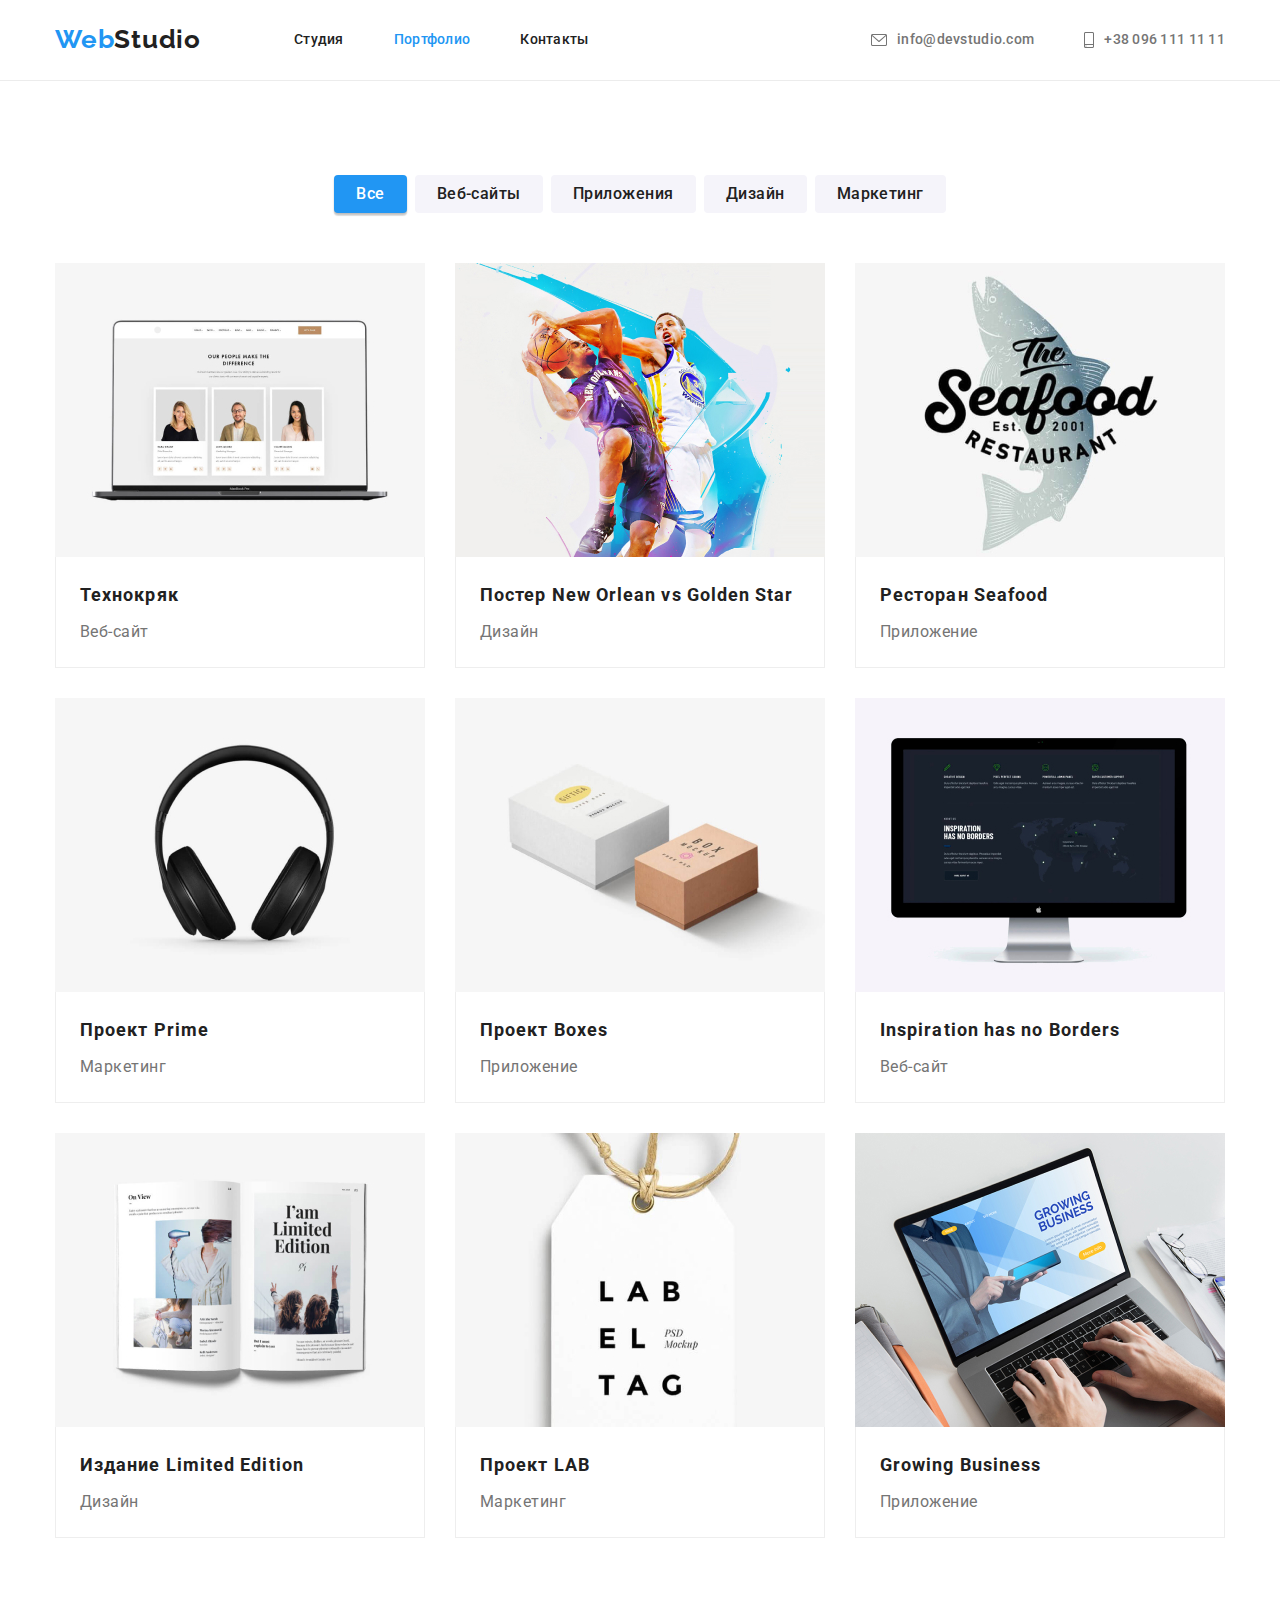
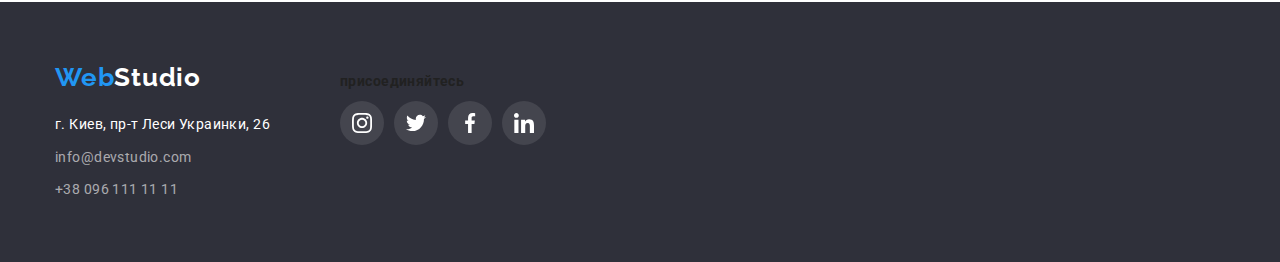
==== portfolio.html @ 2148e3c1 "files from the previous hw" ====
<!DOCTYPE html>
<html lang="ru">
  <head>
    <meta charset="UTF-8" />
    <meta http-equiv="X-UA-Compatible" content="IE=edge" />
    <meta name="viewport" content="width=device-width, initial-scale=1.0" />
    <title>Портфолио</title>
    <link rel="preconnect" href="https://fonts.gstatic.com" />
    <link
      href="https://fonts.googleapis.com/css2?family=Raleway:wght@700&family=Roboto:wght@400;500;700;900&display=swap"
      rel="stylesheet"
    />
    <link
      rel="stylesheet"
      href="https://cdnjs.cloudflare.com/ajax/libs/modern-normalize/1.0.0/modern-normalize.min.css"
    />
    <link rel="stylesheet" href="./css/styles.css" />
  </head>
  <body>
    <!-- header -->
    <header class="page-header">
      <div class="container header-container">
        <a href="./index.html" class="logo">Web<span class="logo-span-header">Studio</span></a>
        <nav class="page-nav">
          <ul class="nav-list list">
            <li class="nav-list-item">
              <a href="./index.html" class="nav-link link">Студия</a>
            </li>
            <li class="nav-list-item">
              <a href="./portfolio.html" class="current-page nav-link link">Портфолио</a>
            </li>
            <li class="nav-list-item"><a href="" class="nav-link link">Контакты</a></li>
          </ul>
        </nav>
        <ul class="header-contacts-list list">
          <li class="header-contacts-list-item">
            <a href="mailto:info@devstudio.com" class="header-contacts-link link">
              <svg class="envelope-icon">
                <use href="./images/icons.svg#icon-envelope"></use>
              </svg>
              info@devstudio.com
            </a>
          </li>
          <li class="header-contacts-list-item">
            <a href="tel:+380961111111" class="header-contacts-link link">
              <svg class="smartphone-icon">
                <use href="./images/icons.svg#icon-smartphone"></use>
              </svg>
              +38 096 111 11 11
            </a>
          </li>
        </ul>
      </div>
    </header>
    <!-- header -->
    <main>
      <!-- portfolio section -->
      <section class="portfolio-section section">
        <div class="container portfolio-container">
          <h1 class="hidden">Наше Портфолио</h1>
          <!-- filter buttons -->
          <ul class="filter-buttons list">
            <li class="filter-buttons-item">
              <button type="button" class="button current-button">Все</button>
            </li>
            <li class="filter-buttons-item">
              <button type="button" class="button">Веб-сайты</button>
            </li>
            <li class="filter-buttons-item">
              <button type="button" class="button">Приложения</button>
            </li>
            <li class="filter-buttons-item">
              <button type="button" class="button">Дизайн</button>
            </li>
            <li class="filter-buttons-item">
              <button type="button" class="button">Маркетинг</button>
            </li>
          </ul>
          <!-- filter buttons -->

          <!-- portfolio list -->
          <ul class="portfolio-list list">
            <li class="portfolio-list-item">
              <a href="" class="portfolio-list-link link">
                <div class="card-wrapper">
                  <img
                    src="./images/technokryak.jpg"
                    alt="Веб-сайт"
                    width="370"
                    class="img-portfolio image"
                  />
                  <div class="text-wrapper">
                    <h2 class="portfolio-title title">Технокряк</h2>
                    <p class="portfolio-text text">Веб-сайт</p>
                  </div>
                </div>
              </a>
            </li>
            <li class="portfolio-list-item">
              <a href="" class="portfolio-list-link link">
                <div class="card-wrapper">
                  <img
                    src="./images/design.jpg"
                    alt="Дизайн"
                    width="370"
                    class="img-portfolio image"
                  />
                  <div class="text-wrapper">
                    <h2 class="portfolio-title title">Постер New Orlean vs Golden Star</h2>
                    <p class="portfolio-text text">Дизайн</p>
                  </div>
                </div>
              </a>
            </li>
            <li class="portfolio-list-item">
              <a href="" class="portfolio-list-link link">
                <div class="card-wrapper">
                  <img
                    src="./images/app.jpg"
                    alt="Приложение"
                    width="370"
                    class="img-portfolio image"
                  />
                  <div class="text-wrapper">
                    <h2 class="portfolio-title title">Ресторан Seafood</h2>
                    <p class="portfolio-text text">Приложение</p>
                  </div>
                </div>
              </a>
            </li>
            <li class="portfolio-list-item">
              <a href="" class="portfolio-list-link link">
                <div class="card-wrapper">
                  <img
                    src="./images/marketing.jpg"
                    alt="Маркетинг"
                    width="370"
                    class="img-portfolio image"
                  />
                  <div class="text-wrapper">
                    <h2 class="portfolio-title title">Проект Prime</h2>
                    <p class="portfolio-text text">Маркетинг</p>
                  </div>
                </div>
              </a>
            </li>
            <li class="portfolio-list-item">
              <a href="" class="portfolio-list-link link">
                <div class="card-wrapper">
                  <img
                    src="./images/app-boxes.jpg"
                    alt="Приложение"
                    width="370"
                    class="img-portfolio image"
                  />
                  <div class="text-wrapper">
                    <h2 class="portfolio-title title">Проект Boxes</h2>
                    <p class="portfolio-text text">Приложение</p>
                  </div>
                </div>
              </a>
            </li>
            <li class="portfolio-list-item">
              <a href="" class="portfolio-list-link link">
                <div class="card-wrapper">
                  <img
                    src="./images/website.jpg"
                    alt="Веб-сайт"
                    width="370"
                    class="img-portfolio image"
                  />
                  <div class="text-wrapper">
                    <h2 class="portfolio-title title">Inspiration has no Borders</h2>
                    <p class="portfolio-text text">Веб-сайт</p>
                  </div>
                </div>
              </a>
            </li>
            <li class="portfolio-list-item">
              <a href="" class="portfolio-list-link link">
                <div class="card-wrapper">
                  <img
                    src="./images/design-limited.jpg"
                    alt="Дизайн"
                    width="370"
                    class="img-portfolio image"
                  />
                  <div class="text-wrapper">
                    <h2 class="portfolio-title title">Издание Limited Edition</h2>
                    <p class="portfolio-text text">Дизайн</p>
                  </div>
                </div>
              </a>
            </li>
            <li class="portfolio-list-item">
              <a href="" class="portfolio-list-link link">
                <div class="card-wrapper">
                  <img
                    src="./images/marketing-lab.jpg"
                    alt="Маркетинг"
                    width="370"
                    class="img-portfolio image"
                  />
                  <div class="text-wrapper">
                    <h2 class="portfolio-title title">Проект LAB</h2>
                    <p class="portfolio-text text">Маркетинг</p>
                  </div>
                </div>
              </a>
            </li>
            <li class="portfolio-list-item">
              <a href="" class="portfolio-list-link link">
                <div class="card-wrapper">
                  <img
                    src="./images/app-buisness.jpg"
                    alt="Приложение"
                    width="370"
                    class="img-portfolio image"
                  />
                  <div class="text-wrapper">
                    <h2 class="portfolio-title title">Growing Business</h2>
                    <p class="portfolio-text text">Приложение</p>
                  </div>
                </div>
              </a>
            </li>
          </ul>
          <!-- portfolio list -->
        </div>
      </section>
      <!-- portfolio section -->
    </main>
    <!-- footer -->
    <footer class="page-footer">
      <div class="container footer-container">
        <div class="address-container">
          <a href="./index.html" class="logo">Web<span class="footer-logo">Studio</span></a>
          <address class="page-address">
            <p class="address-text text">г. Киев, пр-т Леси Украинки, 26</p>
            <ul class="address-list list">
              <li class="address-list-item">
                <a href="mailto:info@devstudio.com" class="address-link link">info@devstudio.com</a>
              </li>
              <li class="address-list-item">
                <a href="tel:+380961111111" class="address-link link">+38 096 111 11 11</a>
              </li>
            </ul>
          </address>
        </div>
        <div>
          <section class="social-media-section section">
            <h2 class="social-media-section-title title">присоединяйтесь</h2>
            <ul class="social-media-list list">
              <li class="social-media-list-item">
                <a href="" class="social-media-list-item-link">
                  <svg class="social-media-icon">
                    <use href="./images/icons.svg#icon-instagram"></use>
                  </svg>
                </a>
              </li>
              <li class="social-media-list-item">
                <a href="" class="social-media-list-item-link">
                  <svg class="social-media-icon">
                    <use href="./images/icons.svg#icon-twitter"></use>
                  </svg>
                </a>
              </li>
              <li class="social-media-list-item">
                <a href="" class="social-media-list-item-link">
                  <svg class="social-media-icon">
                    <use href="./images/icons.svg#icon-facebook"></use>
                  </svg>
                </a>
              </li>
              <li class="social-media-list-item">
                <a href="" class="social-media-list-item-link">
                  <svg class="social-media-icon">
                    <use href="./images/icons.svg#icon-linkedin"></use>
                  </svg>
                </a>
              </li>
            </ul>
          </section>
        </div>
      </div>
    </footer>
    <!-- footer -->
  </body>
</html>
---- css/styles.css ----
:root {
  --main-active-color: #2196f3;
  --background-color: #ffffff;
  --title-color: #212121;
  --hero-background-color: #2f303a;
  --text-color: #757575;
  --transparent-white-color: rgba(255, 255, 255, 0.6);
  --white-buttons-color: #f5f4fa;
  --header-border: #ECECEC;
  --portfolio-item-border: #EEEEEE;
  --social-meadia-logo: #afb1b8;
}

/* body styles */
body {
  background-color: var(--background-color);
  font-family: Roboto, sans-serif;
  font-style: normal;
}

ul {
  margin: 0;
  padding: 0;
}
/* body styles */

/* HIDDEN */
.hidden {
  color: transparent;

  font-size: 0px;
  line-height: 0;
}
/* HIDDEN */

/* container */
.container {
  width: 1200px;
  padding-left: 15px;
  padding-right: 15px;
  margin-left: auto;
  margin-right: auto;
}
/* container */

/* section defolt top and bootom paddings */
.section {
  padding-top: 94px;
  padding-bottom: 94px;
}
/* section defolt top and bootom paddings */

/* add text and title defolt styles */
.title {
  font-weight: 700;
  font-size: 14px;
  line-height: 1.14;
  letter-spacing: 0.03em;

  color: var(--title-color);
}

.text {
  font-weight: 400;
  font-size: 14px;
  line-height: 1.71;
  letter-spacing: 0.03em;

  color: var(--text-color);
}
/* add text and title defolt styles */

/* add button defolt button styles */
.button {
  cursor: pointer;
  border: 0px;

  font-weight: 500;
  font-size: 16px;
  line-height: 1.62;
  text-align: center;
  letter-spacing: 0.03em; 
  white-space: nowrap;

  color: var(--title-color);
  background-color: var(--white-buttons-color);
  
  padding: 6px 22px;
  border-radius: 4px;
}

.button:hover, .button:focus {
  color: var(--background-color);
  background-color: var(--main-active-color);
}

.current-button {
  color: var(--background-color);
  background-color: var(--main-active-color);
}
/* add button defolt button styles */

/* delete styles for links and lists */
.link {
  text-decoration: none;
  color: var(--title-color);
}

.list {
  list-style: none;
}
/* delete styles for links and lists */

.image {
  display: block;
}

/* add my own defolt link styles */
.link:hover,
.link:focus {
  color: var(--main-active-color);
}
/* add my own defolt link styles */

/* header */
.page-header {
  border-bottom: 1px solid var(--header-border);
}

.header-container {
  display: flex;
  align-items: center;
}

.logo {
  color: var(--main-active-color);

  font-family: Raleway;
  font-weight: 700;
  font-size: 26px;
  line-height: 1.19;
  letter-spacing: 0.03em;
  text-decoration: none;

  padding-top: 24px;
  padding-bottom: 25px;
  margin-right: 93px;
}

.logo-span-header {
  color: var(--title-color);
}

.page-nav {
  margin-right: auto;
}

.nav-list {
  display: flex;
  padding: 0;
  margin-top: 0;
  margin-bottom: 0;
}

.current-page.nav-link {
  color: var(--main-active-color);
}

.nav-link {
  font-weight: 500;
  font-size: 14px;
  line-height: 1.14;
  letter-spacing: 0.02em;

  color: var(--title-color);

  display: block;
  padding-top: 32px;
  padding-bottom: 32px;
}

.nav-list-item:not(:last-child) {
  margin-right: 50px;
}

.header-contacts-list {
  display: flex;
  padding-left: 0;
  margin-top: 0;
  margin-bottom: 0;
}

.header-contacts-list-item:not(:last-child) {
  margin-right: 50px;
}

.header-contacts-link {
  font-weight: 500;
  font-size: 14px;
  line-height: 1.14;
  letter-spacing: 0.02em;

  color: var(--text-color);

  display: flex;
  align-items: center;
  padding-top: 32px;
  padding-bottom: 32px;
}

.envelope-icon {
  fill: currentColor;

  display: block;
  width: 16px;
  height: 12px;
  margin-right: 10px;
}

.smartphone-icon {
  fill: currentColor;

  width: 10px;
  height: 16px;
  margin-right: 10px;
}


/* header */

/* main studio(index)*/
  /* main studio(index)*/
    /* main studio(index)*/

/* hero section */
.hero {
  border: 1px solid #000000;
  box-shadow: 0px 4px 4px rgba(0, 0, 0, 0.25);
  filter: drop-shadow(0px 4px 4px rgba(0, 0, 0, 0.25));

  /* background-image: ; */
  background-image: linear-gradient(to right, 
  rgba(47, 48, 58, 0.4), 
  rgba(47, 48, 58, 0.4)), 
  url("../images/hero1.jpg");
  background-repeat: no-repeat;
  max-width: 1600px;
  background-position: center;
  background-size: cover;

  background-color: var(--hero-background-color);
  
  padding-top: 200px;
  padding-bottom: 200px;
  margin: 0 auto;

  
}

.hero-container {
  text-align: center;
  /* background-color: var(--hero-background-color); */

} 

.hero-title {
  font-weight: 900;
  font-size: 44px;
  line-height: 1.36;
  letter-spacing: 0.06em;
  text-transform: uppercase;
  text-align: center;

  color: var(--background-color);

  margin-left: auto;
  margin-right: auto;
  margin-bottom: 30px;
  margin-top: 0;
  display: block;
  width: 696px;
 
}

.hero-button {
  font-family: Roboto;
  font-style: normal;
  font-weight: 700;
  font-size: 16px;
  line-height: 1.87;
  letter-spacing: 0.06em;
  text-align: center;

  color: var(--background-color);
  background-color: var(--main-active-color);

  display: block;
  padding: 10px 32px; 
  border-radius: 4px;
  box-shadow: 0px 4px 4px rgba(0, 0, 0, 0.15);
  margin: 0 auto;
}
/* hero section */

/* advantages section */

.advantages-list {
  display: flex;
  padding-left: 0;
  margin-top: 0;
  margin-bottom: 0;
}

.advantages-list-item:not(:last-child) {
  margin-right: 30px;
}

.advantages-svg-background {
  background-color: var(--white-buttons-color);
  border-radius: 4px;
  padding: 25px 100px;
  margin-bottom: 30px;
}

.antenna-icon {
  width: 70px;
  height: 70px;
}

.clock-icon {
  width: 70px;
  height: 70px;
}

.diagram-icon {
  width: 70px;
  height: 70px;
}

.astronaut-icon {
  width: 70px;
  height: 70px;
}

.advantages-title {
  text-transform: uppercase;
  margin-top: 0;
  margin-bottom: 10px;
}

.advantages-text {
  margin-top: 0;
  margin-bottom: 0;
}
/* advantages section */

/* what are we doing section */
.what-are-we-doing-section {
  padding-top: 0;
}

.what-are-we-doing-title {
  font-size: 36px;
  line-height: 1.17;
  text-align: center;

  margin-top: 0;
  margin-bottom: 50px;
}

.what-are-we-doing-list {
  display: flex;
  padding-left: 0;
}

.what-are-we-doing-list-item:not(:last-child) {
  margin-right: 30px;
}
/* what are we doing section */

/* our team section */
.our-team-section {
  background-color: var(--white-buttons-color);

}

.our-team-title {
  font-size: 36px;
  line-height: 1.17;
  text-align: center;
  margin-top: 0;
  margin-bottom: 50px;
}

.our-team-list {
  display: flex;
}

.our-team-social-media-list {
  display: flex;
}

.our-team-list-item {
  background: var(--background-color);

  box-shadow: 0px 1px 3px rgba(0, 0, 0, 0.12), 0px 1px 1px rgba(0, 0, 0, 0.14), 0px 2px 1px rgba(0, 0, 0, 0.2);
  border-radius: 0px 0px 4px 4px; 

  padding-top: 0;
  /* padding-right: 32px;
  padding-bottom: 30px;
  padding-left: 32px; */
}

.our-team-list-item:not(:last-child) {
  margin-right: 30px;
}

.our-team-social-media-list-item:not(:last-child) {
    margin-right: 10px;
}

.our-team-second-title {
  font-weight: 500;
  font-size: 16px;
  line-height: 1.19;
  text-align: center;

  margin-top: 0;
  margin-bottom: 10px;
}

.our-team-text {
  font-size: 16px;
  line-height: 1.19;
  text-align: center;

  margin-top: 0;
  margin-bottom: 16px;
}

.our-team-social-media-list-link {
  width: 44px;
  height: 44px;
}

.our-team-social-media-list-link {
  border-radius: 50%;
}

.icon-container {
  display: flex;
  justify-content: center;
  align-items: center;
}

.our-team-social-media-list-item-icon {
  width: 20px;
  height: 20px;
  fill: var(--social-meadia-logo);
}

.our-team-text-container {
  padding-top: 30px;
  padding-right: 32px;
  padding-bottom: 30px;
  padding-left: 32px;
}

.our-team-social-media-list-link:hover, 
.our-team-social-media-list-link:focus {
  background-color: var(--main-active-color);
  border-radius: 50%;
}

.our-team-social-media-list-link:hover .our-team-social-media-list-item-icon,
.our-team-social-media-list-link:focus .our-team-social-media-list-item-icon{
  fill: var(--background-color);
}
/* our team section */

/* clients section */

.clients-title {
  text-align: center;
  font-size: 36px;
  line-height: 1.16;

  margin-top: 0;
  margin-bottom: 50px;
}

.clients-list {
  display: flex;
  justify-content: center;
}

.clients-list-item:not(:last-child) {
  margin-right: 30px;
}


.clients-list-item-link {
border: 1px solid var(--social-meadia-logo);
border-radius: 4px;
}

.clients-list-item-link:hover,
.clients-list-item-link:focus {
  border-color: var(--main-active-color);
}

.client-icon-container {
  display: flex;
  justify-content: center;
  align-items: center;

  width: 170px;
  height: 92px;
}

.client-icon {
  fill: var(--social-meadia-logo);
}

.client1 {
  width: 41px;
  height: 46.7px;
}

.client2 {
  width: 40px;
  height: 52px;
}

.client3 {
  width: 43.46px;
  height: 41.18px;
}

.client4 {
  width: 84.44px;
  height: 40.62px;
}

.client5 {
  width: 62.54px;
  height: 45.43px;
}

.client6 {
  width: 93.79px;
  height: 43.93px;
}

.clients-list-item-link:hover .client-icon,
.clients-list-item-link:focus .client-icon{
  fill: var(--main-active-color);
}

/* clients section */

    /* main studio(index)*/
  /* main studio(index)*/
/* main studio(index)*/

/* main portfolio */
  /* main portfolio */
    /* main portfolio */

/* portfolio section */
.filter-buttons {
  display: flex;
  justify-content: center;

  padding-left: 0;
  margin-top: 0;
  margin-bottom: 50px;
}

.current-button {
  box-shadow: 0px 3px 1px rgba(0, 0, 0, 0.1), 0px 1px 2px rgba(0, 0, 0, 0.08), 0px 2px 2px rgba(0, 0, 0, 0.12);
  border-radius: 4px;
}

.filter-buttons .button:hover,
.filter-buttons .button:focus {
  box-shadow: 0px 3px 1px rgba(0, 0, 0, 0.1), 0px 1px 2px rgba(0, 0, 0, 0.08), 0px 2px 2px rgba(0, 0, 0, 0.12);
  border-radius: 4px;
}

.filter-buttons-item:not(:last-child) {
  margin-right: 8px;
}

.portfolio-list {
  display: flex;
  flex-wrap: wrap;
  padding-left: 0;
  margin-top: 0;
  margin-bottom: -30px;
  margin-right: -30px;
}

.portfolio-list-item {
  margin-bottom: 30px;
}

.portfolio-list-item:not(:nth-child(3n)) {
  margin-right: 30px;
}

.portfolio-list-item:nth-last-child(-n + 3) {
  margin-bottom: 0;
}

.portfolio-list-link:hover .card-wrapper,
.portfolio-list-link:focus .card-wrapper{
  box-shadow: 0px 1px 1px rgba(0, 0, 0, 0.12), 0px 4px 4px rgba(0, 0, 0, 0.06), 1px 4px 6px rgba(0, 0, 0, 0.16);
}

.text-wrapper {
  border-color: var(--portfolio-item-border);
  border-style: solid;
  border-left-width: 1px;
  border-right-width: 1px;
  border-bottom-width: 1px;
  border-top-width: 0;

  padding-top: 20px;
  padding-right: 24px;
  padding-bottom: 20px;
  padding-left: 24px;
}
.portfolio-title {
  font-size: 18px;
  line-height: 2.0;
  letter-spacing: 0.06em;
  
  margin-top: 0;
  margin-bottom: 4px;
}

.portfolio-text {
  font-size: 16px;
  line-height: 1.87;

  margin-top: 0;
  margin-bottom: 0;
}
/* portfolio section */

    /* main portfolio */
  /* main portfolio */
/* main portfolio */

/* footer */

/* .footer-container {
  padding-top: 60px;
  padding-bottom: 60px;
} */

.footer-container {
  display: flex;
  align-items: baseline;
}

.address-container {
  margin-right: 70px;
}

.footer-container .logo {
  display: block;
  padding-top: 0;
  padding-bottom: 0;
  margin-right: 0;
  margin-bottom: 20px;
}
.page-footer {
  background-color: var(--hero-background-color);
  padding-top: 60px;
  padding-bottom: 60px;
}
.footer-logo {
  color: var(--background-color);
}

.address-text {
  font-style: normal;

  color: var(--background-color);

  margin-top: 0;
  margin-bottom: 9px;
}

.address-list {
  margin-top: 0;
  margin-bottom: 0;
  padding-left: 0;
}

.address-list-item:not(:last-child) {
  margin-bottom: 9px;
}

.address-link {
  font-weight: 400;
  font-style: normal;
  font-size: 14px;
  line-height: 1.71;
  letter-spacing: 0.03em;

  color: var(--transparent-white-color);
}

.address-list:last-child {
  display: block;
}

.social-media-section {
  padding-top: 0;
  padding-bottom: 0;
}

.social-media-section-text {
text-transform: uppercase;
font-weight: 700;
font-size: 14px;
line-height: 1.14;

color: var(--background-color);

margin-top: 0;
margin-bottom: 20px;
} 

.social-media-list {
  display: flex;
}

.social-media-list-item {
  margin-right: 10px;
}

.social-media-list-item-link {
  display: flex;
  justify-content: center;
  align-items: center;
  
  border-radius: 50%;
  width: 44px;
  height: 44px;

  background: rgba(255, 255, 255, 0.1);
}

.social-media-list-item-link:hover,
.social-media-list-item-link:focus {
  background-color: var(--main-active-color);
}

.social-media-icon {
  width: 20px;
  height: 20px;

  fill: var(--background-color);
}
/* footer */
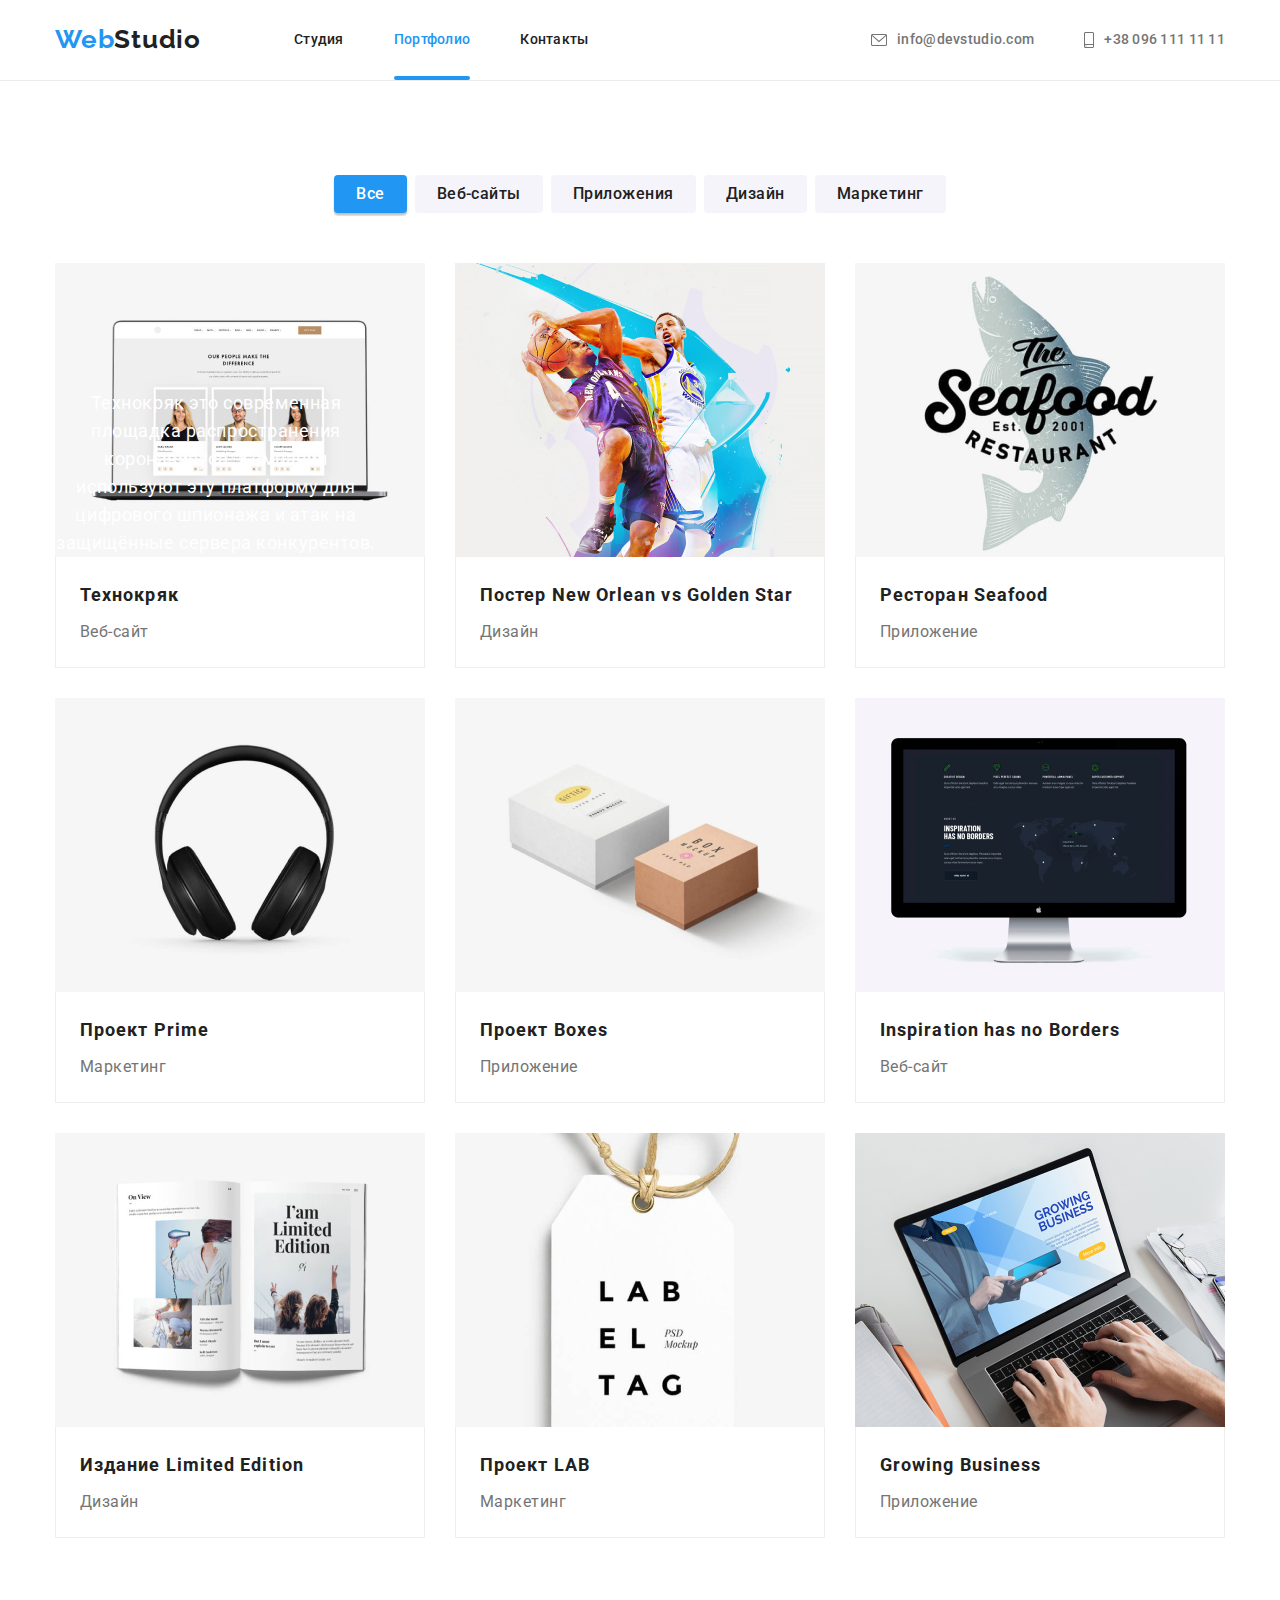
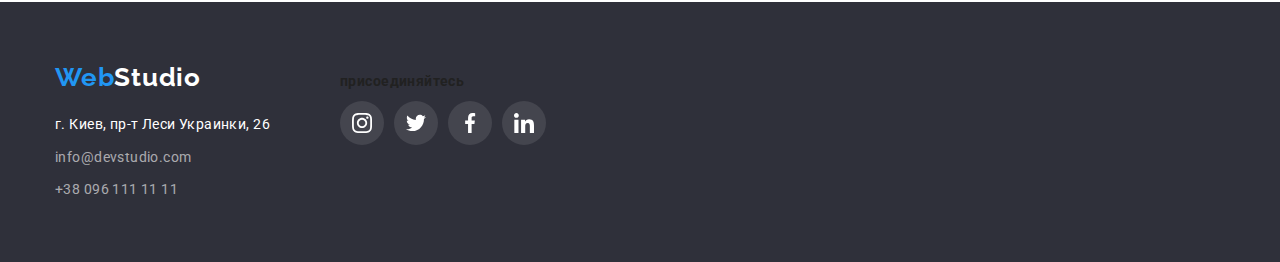
==== commit 5f7ca8c9: "without animation" ====
--- a/portfolio.html
+++ b/portfolio.html
@@ -83,12 +83,19 @@
             <li class="portfolio-list-item">
               <a href="" class="portfolio-list-link link">
                 <div class="card-wrapper">
-                  <img
-                    src="./images/technokryak.jpg"
-                    alt="Веб-сайт"
-                    width="370"
-                    class="img-portfolio image"
-                  />
+                  <div class="img-portfolio-container">
+                    <img
+                      src="./images/technokryak.jpg"
+                      alt="Веб-сайт"
+                      width="370"
+                      class="img-portfolio image"
+                    />
+                    <p class="portfolio-hover-text text">
+                      Технокряк это современная площадка распространения коронавируса. Компании
+                      используют эту платформу для цифрового шпионажа и атак на защищённые сервера
+                      конкурентов.
+                    </p>
+                  </div>
                   <div class="text-wrapper">
                     <h2 class="portfolio-title title">Технокряк</h2>
                     <p class="portfolio-text text">Веб-сайт</p>
@@ -99,12 +106,14 @@
             <li class="portfolio-list-item">
               <a href="" class="portfolio-list-link link">
                 <div class="card-wrapper">
-                  <img
-                    src="./images/design.jpg"
-                    alt="Дизайн"
-                    width="370"
-                    class="img-portfolio image"
-                  />
+                  <div class="img-portfolio-container">
+                    <img
+                      src="./images/design.jpg"
+                      alt="Дизайн"
+                      width="370"
+                      class="img-portfolio image"
+                    />
+                  </div>
                   <div class="text-wrapper">
                     <h2 class="portfolio-title title">Постер New Orlean vs Golden Star</h2>
                     <p class="portfolio-text text">Дизайн</p>
@@ -115,12 +124,14 @@
             <li class="portfolio-list-item">
               <a href="" class="portfolio-list-link link">
                 <div class="card-wrapper">
-                  <img
-                    src="./images/app.jpg"
-                    alt="Приложение"
-                    width="370"
-                    class="img-portfolio image"
-                  />
+                  <div class="img-portfolio-container">
+                    <img
+                      src="./images/app.jpg"
+                      alt="Приложение"
+                      width="370"
+                      class="img-portfolio image"
+                    />
+                  </div>
                   <div class="text-wrapper">
                     <h2 class="portfolio-title title">Ресторан Seafood</h2>
                     <p class="portfolio-text text">Приложение</p>
@@ -131,12 +142,14 @@
             <li class="portfolio-list-item">
               <a href="" class="portfolio-list-link link">
                 <div class="card-wrapper">
-                  <img
-                    src="./images/marketing.jpg"
-                    alt="Маркетинг"
-                    width="370"
-                    class="img-portfolio image"
-                  />
+                  <div class="img-portfolio-container">
+                    <img
+                      src="./images/marketing.jpg"
+                      alt="Маркетинг"
+                      width="370"
+                      class="img-portfolio image"
+                    />
+                  </div>
                   <div class="text-wrapper">
                     <h2 class="portfolio-title title">Проект Prime</h2>
                     <p class="portfolio-text text">Маркетинг</p>
@@ -147,12 +160,14 @@
             <li class="portfolio-list-item">
               <a href="" class="portfolio-list-link link">
                 <div class="card-wrapper">
-                  <img
-                    src="./images/app-boxes.jpg"
-                    alt="Приложение"
-                    width="370"
-                    class="img-portfolio image"
-                  />
+                  <div class="img-portfolio-container">
+                    <img
+                      src="./images/app-boxes.jpg"
+                      alt="Приложение"
+                      width="370"
+                      class="img-portfolio image"
+                    />
+                  </div>
                   <div class="text-wrapper">
                     <h2 class="portfolio-title title">Проект Boxes</h2>
                     <p class="portfolio-text text">Приложение</p>
@@ -163,12 +178,14 @@
             <li class="portfolio-list-item">
               <a href="" class="portfolio-list-link link">
                 <div class="card-wrapper">
-                  <img
-                    src="./images/website.jpg"
-                    alt="Веб-сайт"
-                    width="370"
-                    class="img-portfolio image"
-                  />
+                  <div class="img-portfolio-container">
+                    <img
+                      src="./images/website.jpg"
+                      alt="Веб-сайт"
+                      width="370"
+                      class="img-portfolio image"
+                    />
+                  </div>
                   <div class="text-wrapper">
                     <h2 class="portfolio-title title">Inspiration has no Borders</h2>
                     <p class="portfolio-text text">Веб-сайт</p>
@@ -179,12 +196,14 @@
             <li class="portfolio-list-item">
               <a href="" class="portfolio-list-link link">
                 <div class="card-wrapper">
-                  <img
-                    src="./images/design-limited.jpg"
-                    alt="Дизайн"
-                    width="370"
-                    class="img-portfolio image"
-                  />
+                  <div class="img-portfolio-container">
+                    <img
+                      src="./images/design-limited.jpg"
+                      alt="Дизайн"
+                      width="370"
+                      class="img-portfolio image"
+                    />
+                  </div>
                   <div class="text-wrapper">
                     <h2 class="portfolio-title title">Издание Limited Edition</h2>
                     <p class="portfolio-text text">Дизайн</p>
@@ -195,12 +214,14 @@
             <li class="portfolio-list-item">
               <a href="" class="portfolio-list-link link">
                 <div class="card-wrapper">
-                  <img
-                    src="./images/marketing-lab.jpg"
-                    alt="Маркетинг"
-                    width="370"
-                    class="img-portfolio image"
-                  />
+                  <div class="img-portfolio-container">
+                    <img
+                      src="./images/marketing-lab.jpg"
+                      alt="Маркетинг"
+                      width="370"
+                      class="img-portfolio image"
+                    />
+                  </div>
                   <div class="text-wrapper">
                     <h2 class="portfolio-title title">Проект LAB</h2>
                     <p class="portfolio-text text">Маркетинг</p>
@@ -211,12 +232,14 @@
             <li class="portfolio-list-item">
               <a href="" class="portfolio-list-link link">
                 <div class="card-wrapper">
-                  <img
-                    src="./images/app-buisness.jpg"
-                    alt="Приложение"
-                    width="370"
-                    class="img-portfolio image"
-                  />
+                  <div class="img-portfolio-container">
+                    <img
+                      src="./images/app-buisness.jpg"
+                      alt="Приложение"
+                      width="370"
+                      class="img-portfolio image"
+                    />
+                  </div>
                   <div class="text-wrapper">
                     <h2 class="portfolio-title title">Growing Business</h2>
                     <p class="portfolio-text text">Приложение</p>
--- a/css/styles.css
+++ b/css/styles.css
@@ -9,6 +9,8 @@
   --header-border: #ECECEC;
   --portfolio-item-border: #EEEEEE;
   --social-meadia-logo: #afb1b8;
+  --wawd-text-color: rgba(47, 48, 58, 0.8);
+  --card-overlay-color: rgba(33, 150, 243, 0.9);
 }
 
 /* body styles */
@@ -164,6 +166,24 @@
 
 .current-page.nav-link {
   color: var(--main-active-color);
+}
+
+.current-page {
+  position: relative;
+}
+
+.current-page::after {
+  content: '';
+
+  position: absolute;
+
+  border: 2px solid var(--main-active-color);
+  border-radius: 2px;
+  background-color: var(--main-active-color);
+
+  bottom: 0;
+  left: 0;
+  width: 100%;
 }
 
 .nav-link {
@@ -376,6 +396,35 @@
 .what-are-we-doing-list-item:not(:last-child) {
   margin-right: 30px;
 }
+
+.img-wawd-container {
+  position: relative;
+}
+
+.wawd-text {
+font-weight: 700;
+line-height: 1.14;
+text-align: center;
+text-transform: uppercase;
+
+margin: 0;
+
+position: absolute;
+
+bottom: 0;
+left: 0;
+
+width: 100%;
+height: 70px;
+
+display: flex;
+align-items: center;
+justify-content: center;
+
+color: var(--background-color);
+background-color: var(--wawd-text-color);
+}
+
 /* what are we doing section */
 
 /* our team section */
@@ -614,10 +663,53 @@
   margin-bottom: 0;
 }
 
+
 .portfolio-list-link:hover .card-wrapper,
 .portfolio-list-link:focus .card-wrapper{
   box-shadow: 0px 1px 1px rgba(0, 0, 0, 0.12), 0px 4px 4px rgba(0, 0, 0, 0.06), 1px 4px 6px rgba(0, 0, 0, 0.16);
 }
+
+.img-portfolio-container {
+  position: relative;
+}
+
+.img-portfolio-container::before {
+  content: '';
+  display: block;
+  position: absolute;
+  width: 100%;
+  height: 100%;
+  background-color: var(--card-overlay-color);
+  opacity: 0;
+}
+
+.portfolio-list-link:hover .img-portfolio-container::before,
+.portfolio-list-link:focus .img-portfolio-container::before {
+  opacity: 1;
+}
+
+.portfolio-hover-text {
+  position: absolute;
+
+  bottom: 0;
+  left: 0;
+  
+  font-size: 18px;
+  line-height: 1.56;
+  text-align: center;
+  
+  width: 322px;
+  height: 168px;
+
+  margin: 0;
+
+  display: flex;
+  align-items: center;
+  justify-content: center;
+  
+  color: var(--background-color);
+}
+
 
 .text-wrapper {
   border-color: var(--portfolio-item-border);
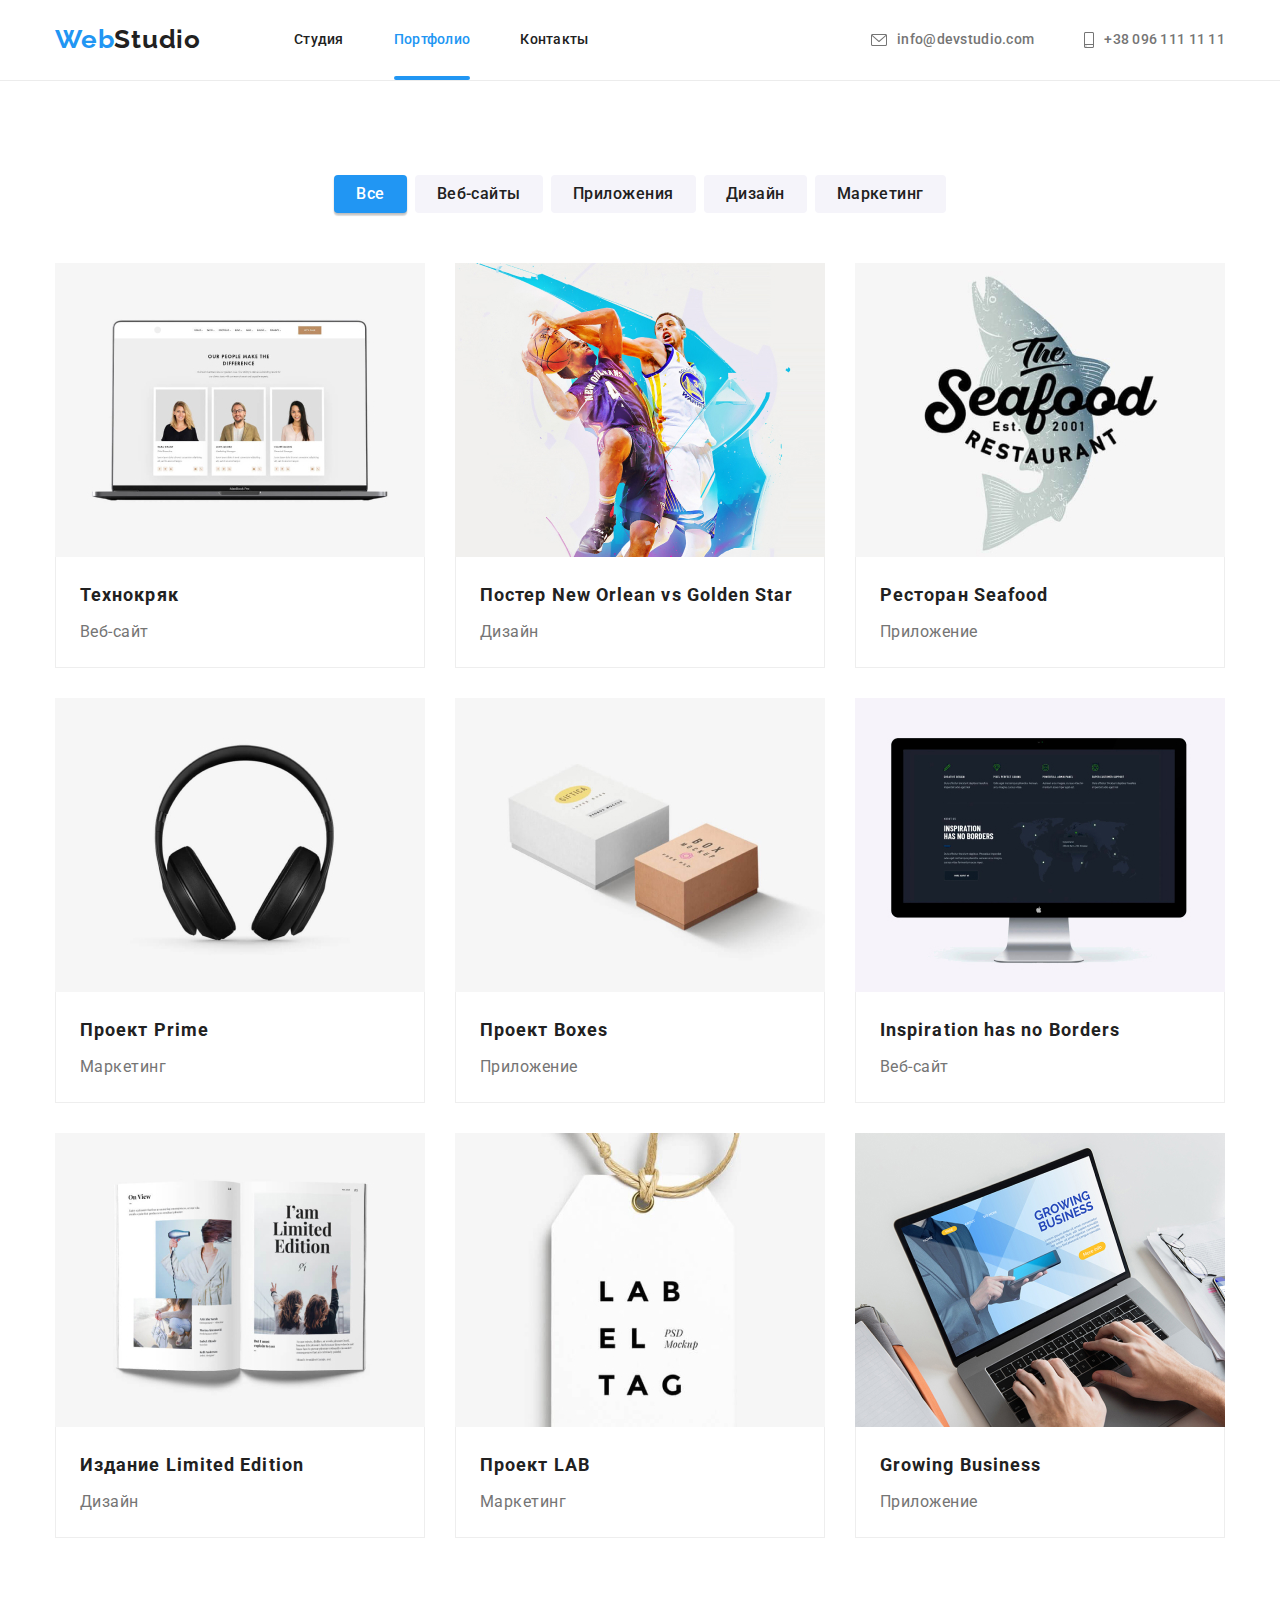
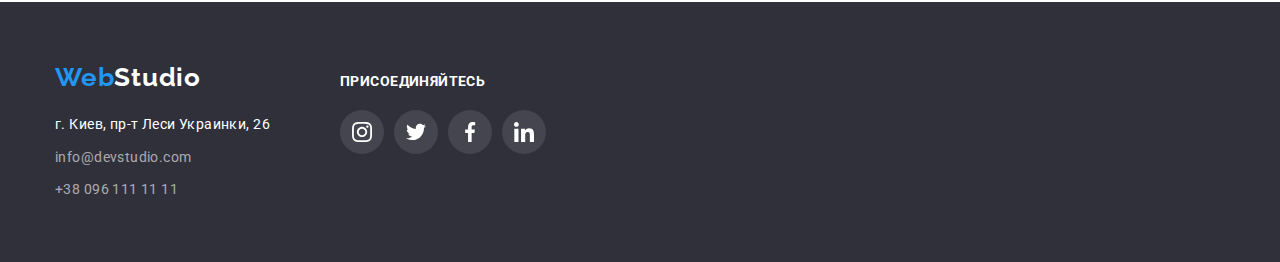
==== commit 2da19e30: "hw5 done" ====
--- a/portfolio.html
+++ b/portfolio.html
@@ -90,11 +90,13 @@
                       width="370"
                       class="img-portfolio image"
                     />
-                    <p class="portfolio-hover-text text">
-                      Технокряк это современная площадка распространения коронавируса. Компании
-                      используют эту платформу для цифрового шпионажа и атак на защищённые сервера
-                      конкурентов.
-                    </p>
+                    <div class="portfolio-img-overlay">
+                      <p class="portfolio-non-hovered-text text">
+                        Технокряк это современная площадка распространения коронавируса. Компании
+                        используют эту платформу для цифрового шпионажа и атак на защищённые сервера
+                        конкурентов.
+                      </p>
+                    </div>
                   </div>
                   <div class="text-wrapper">
                     <h2 class="portfolio-title title">Технокряк</h2>
@@ -113,6 +115,13 @@
                       width="370"
                       class="img-portfolio image"
                     />
+                    <div class="portfolio-img-overlay">
+                      <p class="portfolio-non-hovered-text text">
+                        Технокряк это современная площадка распространения коронавируса. Компании
+                        используют эту платформу для цифрового шпионажа и атак на защищённые сервера
+                        конкурентов.
+                      </p>
+                    </div>
                   </div>
                   <div class="text-wrapper">
                     <h2 class="portfolio-title title">Постер New Orlean vs Golden Star</h2>
@@ -131,6 +140,13 @@
                       width="370"
                       class="img-portfolio image"
                     />
+                    <div class="portfolio-img-overlay">
+                      <p class="portfolio-non-hovered-text text">
+                        Технокряк это современная площадка распространения коронавируса. Компании
+                        используют эту платформу для цифрового шпионажа и атак на защищённые сервера
+                        конкурентов.
+                      </p>
+                    </div>
                   </div>
                   <div class="text-wrapper">
                     <h2 class="portfolio-title title">Ресторан Seafood</h2>
@@ -149,6 +165,13 @@
                       width="370"
                       class="img-portfolio image"
                     />
+                    <div class="portfolio-img-overlay">
+                      <p class="portfolio-non-hovered-text text">
+                        Технокряк это современная площадка распространения коронавируса. Компании
+                        используют эту платформу для цифрового шпионажа и атак на защищённые сервера
+                        конкурентов.
+                      </p>
+                    </div>
                   </div>
                   <div class="text-wrapper">
                     <h2 class="portfolio-title title">Проект Prime</h2>
@@ -167,6 +190,13 @@
                       width="370"
                       class="img-portfolio image"
                     />
+                    <div class="portfolio-img-overlay">
+                      <p class="portfolio-non-hovered-text text">
+                        Технокряк это современная площадка распространения коронавируса. Компании
+                        используют эту платформу для цифрового шпионажа и атак на защищённые сервера
+                        конкурентов.
+                      </p>
+                    </div>
                   </div>
                   <div class="text-wrapper">
                     <h2 class="portfolio-title title">Проект Boxes</h2>
@@ -185,6 +215,13 @@
                       width="370"
                       class="img-portfolio image"
                     />
+                    <div class="portfolio-img-overlay">
+                      <p class="portfolio-non-hovered-text text">
+                        Технокряк это современная площадка распространения коронавируса. Компании
+                        используют эту платформу для цифрового шпионажа и атак на защищённые сервера
+                        конкурентов.
+                      </p>
+                    </div>
                   </div>
                   <div class="text-wrapper">
                     <h2 class="portfolio-title title">Inspiration has no Borders</h2>
@@ -203,6 +240,13 @@
                       width="370"
                       class="img-portfolio image"
                     />
+                    <div class="portfolio-img-overlay">
+                      <p class="portfolio-non-hovered-text text">
+                        Технокряк это современная площадка распространения коронавируса. Компании
+                        используют эту платформу для цифрового шпионажа и атак на защищённые сервера
+                        конкурентов.
+                      </p>
+                    </div>
                   </div>
                   <div class="text-wrapper">
                     <h2 class="portfolio-title title">Издание Limited Edition</h2>
@@ -221,6 +265,13 @@
                       width="370"
                       class="img-portfolio image"
                     />
+                    <div class="portfolio-img-overlay">
+                      <p class="portfolio-non-hovered-text text">
+                        Технокряк это современная площадка распространения коронавируса. Компании
+                        используют эту платформу для цифрового шпионажа и атак на защищённые сервера
+                        конкурентов.
+                      </p>
+                    </div>
                   </div>
                   <div class="text-wrapper">
                     <h2 class="portfolio-title title">Проект LAB</h2>
@@ -239,6 +290,13 @@
                       width="370"
                       class="img-portfolio image"
                     />
+                    <div class="portfolio-img-overlay">
+                      <p class="portfolio-non-hovered-text text">
+                        Технокряк это современная площадка распространения коронавируса. Компании
+                        используют эту платформу для цифрового шпионажа и атак на защищённые сервера
+                        конкурентов.
+                      </p>
+                    </div>
                   </div>
                   <div class="text-wrapper">
                     <h2 class="portfolio-title title">Growing Business</h2>
@@ -272,31 +330,31 @@
         </div>
         <div>
           <section class="social-media-section section">
-            <h2 class="social-media-section-title title">присоединяйтесь</h2>
+            <p class="social-media-section-text text">присоединяйтесь</p>
             <ul class="social-media-list list">
               <li class="social-media-list-item">
-                <a href="" class="social-media-list-item-link">
+                <a href="" class="social-media-list-item-link link">
                   <svg class="social-media-icon">
                     <use href="./images/icons.svg#icon-instagram"></use>
                   </svg>
                 </a>
               </li>
               <li class="social-media-list-item">
-                <a href="" class="social-media-list-item-link">
+                <a href="" class="social-media-list-item-link link">
                   <svg class="social-media-icon">
                     <use href="./images/icons.svg#icon-twitter"></use>
                   </svg>
                 </a>
               </li>
               <li class="social-media-list-item">
-                <a href="" class="social-media-list-item-link">
+                <a href="" class="social-media-list-item-link link">
                   <svg class="social-media-icon">
                     <use href="./images/icons.svg#icon-facebook"></use>
                   </svg>
                 </a>
               </li>
               <li class="social-media-list-item">
-                <a href="" class="social-media-list-item-link">
+                <a href="" class="social-media-list-item-link link">
                   <svg class="social-media-icon">
                     <use href="./images/icons.svg#icon-linkedin"></use>
                   </svg>
--- a/css/styles.css
+++ b/css/styles.css
@@ -6,11 +6,14 @@
   --text-color: #757575;
   --transparent-white-color: rgba(255, 255, 255, 0.6);
   --white-buttons-color: #f5f4fa;
-  --header-border: #ECECEC;
-  --portfolio-item-border: #EEEEEE;
+  --header-border: #ececec;
+  --portfolio-item-border: #eeeeee;
   --social-meadia-logo: #afb1b8;
   --wawd-text-color: rgba(47, 48, 58, 0.8);
   --card-overlay-color: rgba(33, 150, 243, 0.9);
+  --backdrop-color: rgba(0, 0, 0, 0.2);
+  --transition: cubic-bezier(0.4, 0, 0.2, 1);
+  --close-border-color: rgba(0, 0, 0, 0.1);
 }
 
 /* body styles */
@@ -81,17 +84,18 @@
   font-size: 16px;
   line-height: 1.62;
   text-align: center;
-  letter-spacing: 0.03em; 
+  letter-spacing: 0.03em;
   white-space: nowrap;
 
   color: var(--title-color);
   background-color: var(--white-buttons-color);
-  
+
   padding: 6px 22px;
   border-radius: 4px;
 }
 
-.button:hover, .button:focus {
+.button:hover,
+.button:focus {
   color: var(--background-color);
   background-color: var(--main-active-color);
 }
@@ -106,6 +110,19 @@
 .link {
   text-decoration: none;
   color: var(--title-color);
+  transition: color 250ms cubic-bezier(0.4, 0, 0.2, 1),
+    background-color 250ms cubic-bezier(0.4, 0, 0.2, 1);
+}
+
+.color {
+  transition: fill 250ms cubic-bezier(0.4, 0, 0.2, 1);
+}
+
+.button:hover,
+.button:focus {
+  transition: color 250ms cubic-bezier(0.4, 0, 0.2, 1),
+    background-color 250ms cubic-bezier(0.4, 0, 0.2, 1),
+    box-shadow 250ms cubic-bezier(0.4, 0, 0.2, 1);
 }
 
 .list {
@@ -121,8 +138,93 @@
 .link:hover,
 .link:focus {
   color: var(--main-active-color);
+  /* transition: color 250ms cubic-bezier(0.4, 0, 0.2, 1); */
 }
 /* add my own defolt link styles */
+
+/* backdrop */
+.backdrop.is-hidden,
+.backdrop {
+  position: fixed;
+
+  top: 0;
+  left: 0;
+
+  width: 100%;
+  height: 100%;
+
+  opacity: 0;
+  pointer-events: none;
+
+  transition: opacity 250ms var(--transition), transform 250ms var(--transition);
+
+  background-color: var(--backdrop-color);
+}
+
+.backdrop {
+  opacity: 1;
+  pointer-events: all;
+}
+
+/* modal */
+.backdrop.is-hidden .modal {
+  transform: translate(-50%, -50%) scale(1.1);
+  border-radius: 10px;
+  opacity: 0;
+}
+
+.modal {
+  position: absolute;
+
+  top: 50%;
+  left: 50%;
+
+  width: 528px;
+  height: 581px;
+
+  border-radius: 0;
+
+  opacity: 1;
+
+  transform: translate(-50%, -50%) scale(1);
+  transition: transform 250ms var(--transition), 
+  opacity 250ms var(--transition),
+  border-radius 250ms var(--transition);
+
+  background-color: var(--background-color);
+}
+
+/* close container */
+.close-button {
+  position: absolute;
+
+  top: 8px;
+  right: 8px;
+
+  width: 30px;
+  height: 30px;
+  border: 1px solid var(--close-border-color);
+  border-radius: 50%;
+
+  background-color: var(--background-color);
+}
+
+.close-icon {
+  width: 11px;
+  height: 11px;
+
+  position: absolute;
+
+  top: 50%;
+  left: 50%;
+
+  transform: translate(-50%, -50%);
+}
+/* close container */
+
+/* modal */
+
+/* backdrop */
 
 /* header */
 .page-header {
@@ -245,12 +347,11 @@
   margin-right: 10px;
 }
 
-
 /* header */
 
 /* main studio(index)*/
-  /* main studio(index)*/
-    /* main studio(index)*/
+/* main studio(index)*/
+/* main studio(index)*/
 
 /* hero section */
 .hero {
@@ -259,29 +360,24 @@
   filter: drop-shadow(0px 4px 4px rgba(0, 0, 0, 0.25));
 
   /* background-image: ; */
-  background-image: linear-gradient(to right, 
-  rgba(47, 48, 58, 0.4), 
-  rgba(47, 48, 58, 0.4)), 
-  url("../images/hero1.jpg");
+  background-image: linear-gradient(to right, rgba(47, 48, 58, 0.4), rgba(47, 48, 58, 0.4)),
+    url('../images/hero1.jpg');
   background-repeat: no-repeat;
   max-width: 1600px;
   background-position: center;
   background-size: cover;
 
   background-color: var(--hero-background-color);
-  
+
   padding-top: 200px;
   padding-bottom: 200px;
   margin: 0 auto;
-
-  
 }
 
 .hero-container {
   text-align: center;
   /* background-color: var(--hero-background-color); */
-
-} 
+}
 
 .hero-title {
   font-weight: 900;
@@ -299,7 +395,6 @@
   margin-top: 0;
   display: block;
   width: 696px;
- 
 }
 
 .hero-button {
@@ -315,7 +410,7 @@
   background-color: var(--main-active-color);
 
   display: block;
-  padding: 10px 32px; 
+  padding: 10px 32px;
   border-radius: 4px;
   box-shadow: 0px 4px 4px rgba(0, 0, 0, 0.15);
   margin: 0 auto;
@@ -402,27 +497,27 @@
 }
 
 .wawd-text {
-font-weight: 700;
-line-height: 1.14;
-text-align: center;
-text-transform: uppercase;
-
-margin: 0;
-
-position: absolute;
-
-bottom: 0;
-left: 0;
-
-width: 100%;
-height: 70px;
-
-display: flex;
-align-items: center;
-justify-content: center;
-
-color: var(--background-color);
-background-color: var(--wawd-text-color);
+  font-weight: 700;
+  line-height: 1.14;
+  text-align: center;
+  text-transform: uppercase;
+
+  margin: 0;
+
+  position: absolute;
+
+  bottom: 0;
+  left: 0;
+
+  width: 100%;
+  height: 70px;
+
+  display: flex;
+  align-items: center;
+  justify-content: center;
+
+  color: var(--background-color);
+  background-color: var(--wawd-text-color);
 }
 
 /* what are we doing section */
@@ -430,7 +525,6 @@
 /* our team section */
 .our-team-section {
   background-color: var(--white-buttons-color);
-
 }
 
 .our-team-title {
@@ -452,8 +546,9 @@
 .our-team-list-item {
   background: var(--background-color);
 
-  box-shadow: 0px 1px 3px rgba(0, 0, 0, 0.12), 0px 1px 1px rgba(0, 0, 0, 0.14), 0px 2px 1px rgba(0, 0, 0, 0.2);
-  border-radius: 0px 0px 4px 4px; 
+  box-shadow: 0px 1px 3px rgba(0, 0, 0, 0.12), 0px 1px 1px rgba(0, 0, 0, 0.14),
+    0px 2px 1px rgba(0, 0, 0, 0.2);
+  border-radius: 0px 0px 4px 4px;
 
   padding-top: 0;
   /* padding-right: 32px;
@@ -466,7 +561,7 @@
 }
 
 .our-team-social-media-list-item:not(:last-child) {
-    margin-right: 10px;
+  margin-right: 10px;
 }
 
 .our-team-second-title {
@@ -516,14 +611,14 @@
   padding-left: 32px;
 }
 
-.our-team-social-media-list-link:hover, 
+.our-team-social-media-list-link:hover,
 .our-team-social-media-list-link:focus {
   background-color: var(--main-active-color);
   border-radius: 50%;
 }
 
 .our-team-social-media-list-link:hover .our-team-social-media-list-item-icon,
-.our-team-social-media-list-link:focus .our-team-social-media-list-item-icon{
+.our-team-social-media-list-link:focus .our-team-social-media-list-item-icon {
   fill: var(--background-color);
 }
 /* our team section */
@@ -548,15 +643,15 @@
   margin-right: 30px;
 }
 
-
 .clients-list-item-link {
-border: 1px solid var(--social-meadia-logo);
-border-radius: 4px;
+  border: 1px solid var(--social-meadia-logo);
+  border-radius: 4px;
 }
 
 .clients-list-item-link:hover,
 .clients-list-item-link:focus {
   border-color: var(--main-active-color);
+  transition: border-color 250ms cubic-bezier(0.4, 0, 0.2, 1);
 }
 
 .client-icon-container {
@@ -603,19 +698,19 @@
 }
 
 .clients-list-item-link:hover .client-icon,
-.clients-list-item-link:focus .client-icon{
+.clients-list-item-link:focus .client-icon {
   fill: var(--main-active-color);
 }
 
 /* clients section */
 
-    /* main studio(index)*/
-  /* main studio(index)*/
 /* main studio(index)*/
+/* main studio(index)*/
+/* main studio(index)*/
 
 /* main portfolio */
-  /* main portfolio */
-    /* main portfolio */
+/* main portfolio */
+/* main portfolio */
 
 /* portfolio section */
 .filter-buttons {
@@ -628,13 +723,15 @@
 }
 
 .current-button {
-  box-shadow: 0px 3px 1px rgba(0, 0, 0, 0.1), 0px 1px 2px rgba(0, 0, 0, 0.08), 0px 2px 2px rgba(0, 0, 0, 0.12);
+  box-shadow: 0px 3px 1px rgba(0, 0, 0, 0.1), 0px 1px 2px rgba(0, 0, 0, 0.08),
+    0px 2px 2px rgba(0, 0, 0, 0.12);
   border-radius: 4px;
 }
 
 .filter-buttons .button:hover,
 .filter-buttons .button:focus {
-  box-shadow: 0px 3px 1px rgba(0, 0, 0, 0.1), 0px 1px 2px rgba(0, 0, 0, 0.08), 0px 2px 2px rgba(0, 0, 0, 0.12);
+  box-shadow: 0px 3px 1px rgba(0, 0, 0, 0.1), 0px 1px 2px rgba(0, 0, 0, 0.08),
+    0px 2px 2px rgba(0, 0, 0, 0.12);
   border-radius: 4px;
 }
 
@@ -663,53 +760,61 @@
   margin-bottom: 0;
 }
 
-
 .portfolio-list-link:hover .card-wrapper,
-.portfolio-list-link:focus .card-wrapper{
-  box-shadow: 0px 1px 1px rgba(0, 0, 0, 0.12), 0px 4px 4px rgba(0, 0, 0, 0.06), 1px 4px 6px rgba(0, 0, 0, 0.16);
+.portfolio-list-link:focus .card-wrapper {
+  box-shadow: 0px 1px 1px rgba(0, 0, 0, 0.12), 0px 4px 4px rgba(0, 0, 0, 0.06),
+    1px 4px 6px rgba(0, 0, 0, 0.16);
 }
 
 .img-portfolio-container {
   position: relative;
-}
-
-.img-portfolio-container::before {
-  content: '';
+
+  overflow: hidden;
+}
+
+.portfolio-img-overlay {
   display: block;
   position: absolute;
   width: 100%;
   height: 100%;
   background-color: var(--card-overlay-color);
   opacity: 0;
-}
-
-.portfolio-list-link:hover .img-portfolio-container::before,
-.portfolio-list-link:focus .img-portfolio-container::before {
-  opacity: 1;
-}
-
-.portfolio-hover-text {
+  top: 100%;
+  transition: opacity 250ms cubic-bezier(0.4, 0, 0.2, 1), top 250ms cubic-bezier(0.4, 0, 0.2, 1);
+}
+
+.portfolio-non-hovered-text {
   position: absolute;
 
-  bottom: 0;
-  left: 0;
-  
+  top: 50%;
+  left: 50%;
+  transform: translate(-50%, -50%);
+  opacity: 0;
+
+  transition: transform 250ms cubic-bezier(0.4, 0, 0.2, 1),
+    opacity 250ms cubic-bezier(0.4, 0, 0.2, 1);
+
   font-size: 18px;
   line-height: 1.56;
-  text-align: center;
-  
+
   width: 322px;
   height: 168px;
 
   margin: 0;
 
-  display: flex;
-  align-items: center;
-  justify-content: center;
-  
   color: var(--background-color);
 }
 
+.portfolio-list-link:hover .portfolio-non-hovered-text,
+.portfolio-list-link:focus .portfolio-non-hovered-text {
+  opacity: 1;
+}
+
+.portfolio-list-link:hover .portfolio-img-overlay,
+.portfolio-list-link:focus .portfolio-img-overlay {
+  top: 0%;
+  opacity: 1;
+}
 
 .text-wrapper {
   border-color: var(--portfolio-item-border);
@@ -726,9 +831,9 @@
 }
 .portfolio-title {
   font-size: 18px;
-  line-height: 2.0;
+  line-height: 2;
   letter-spacing: 0.06em;
-  
+
   margin-top: 0;
   margin-bottom: 4px;
 }
@@ -742,8 +847,8 @@
 }
 /* portfolio section */
 
-    /* main portfolio */
-  /* main portfolio */
+/* main portfolio */
+/* main portfolio */
 /* main portfolio */
 
 /* footer */
@@ -817,16 +922,16 @@
 }
 
 .social-media-section-text {
-text-transform: uppercase;
-font-weight: 700;
-font-size: 14px;
-line-height: 1.14;
-
-color: var(--background-color);
-
-margin-top: 0;
-margin-bottom: 20px;
-} 
+  text-transform: uppercase;
+  font-weight: 700;
+  font-size: 14px;
+  line-height: 1.14;
+
+  color: var(--background-color);
+
+  margin-top: 0;
+  margin-bottom: 20px;
+}
 
 .social-media-list {
   display: flex;
@@ -840,7 +945,7 @@
   display: flex;
   justify-content: center;
   align-items: center;
-  
+
   border-radius: 50%;
   width: 44px;
   height: 44px;
